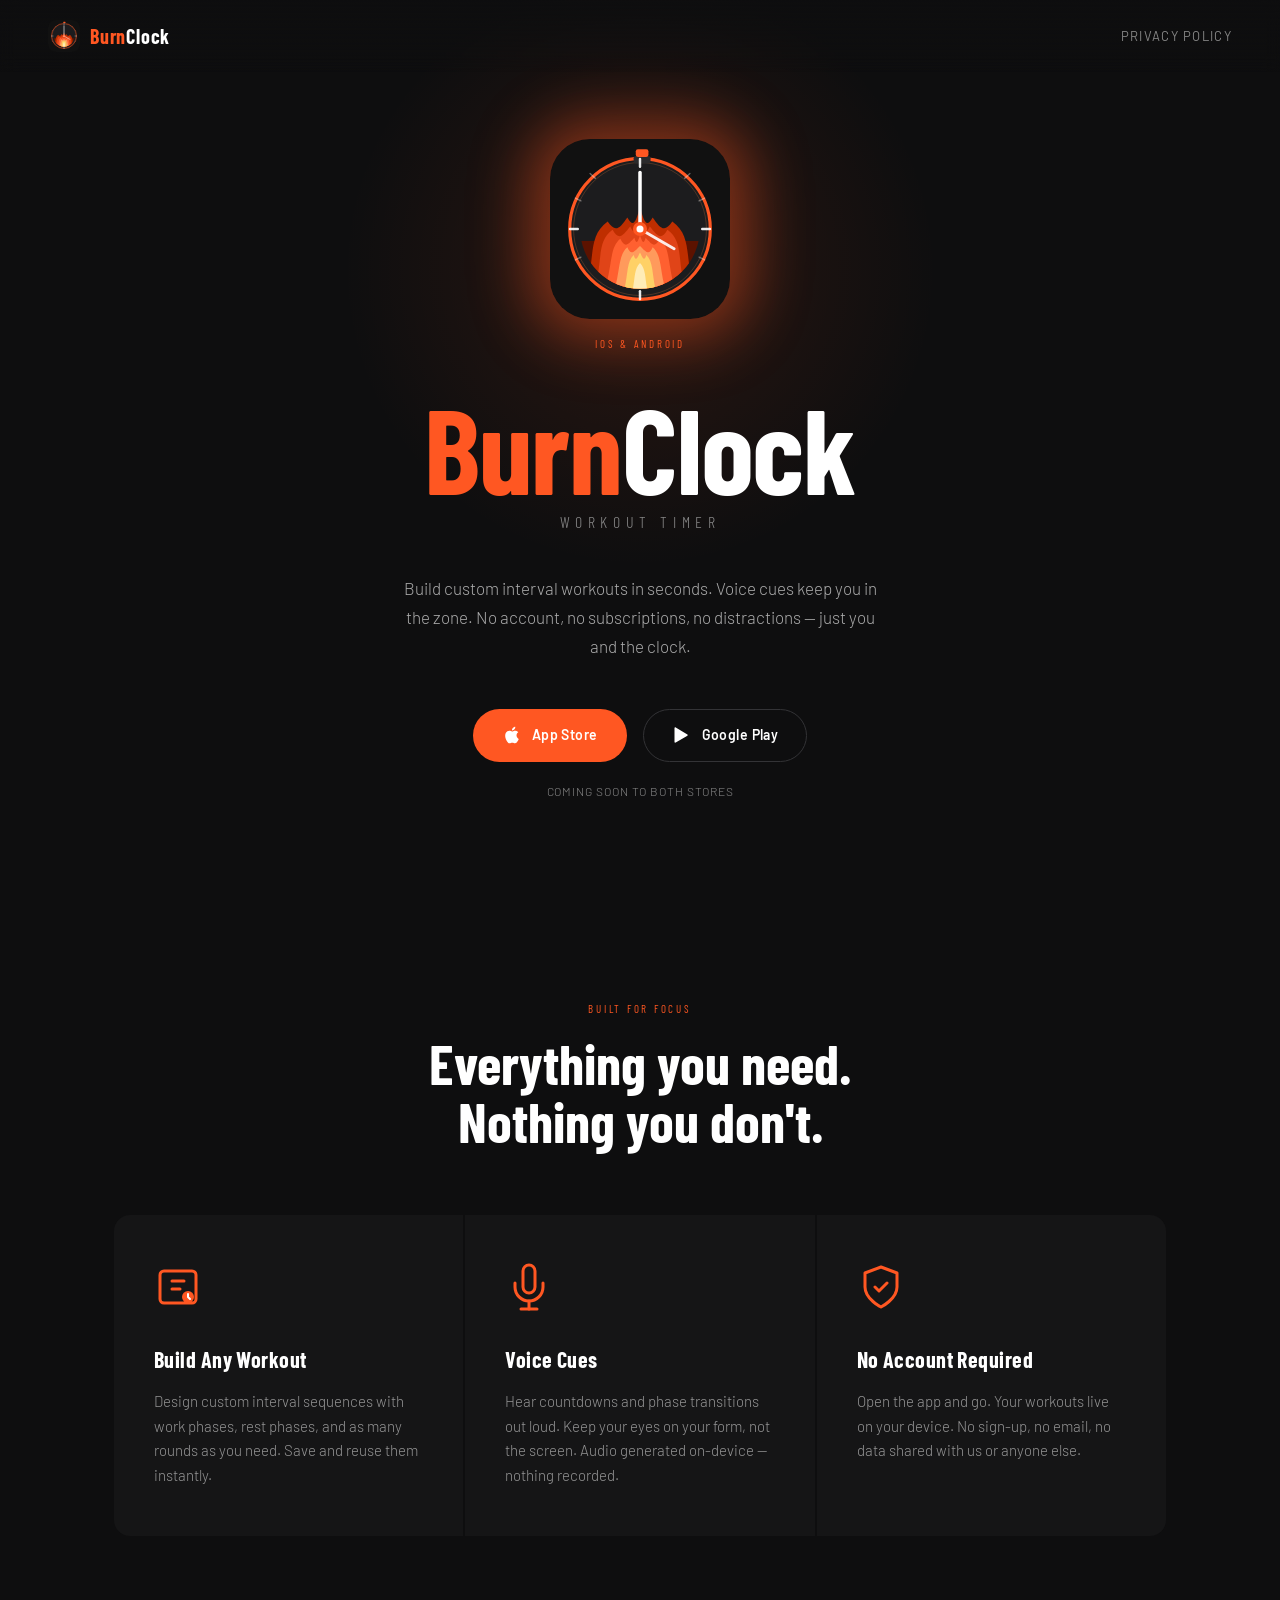
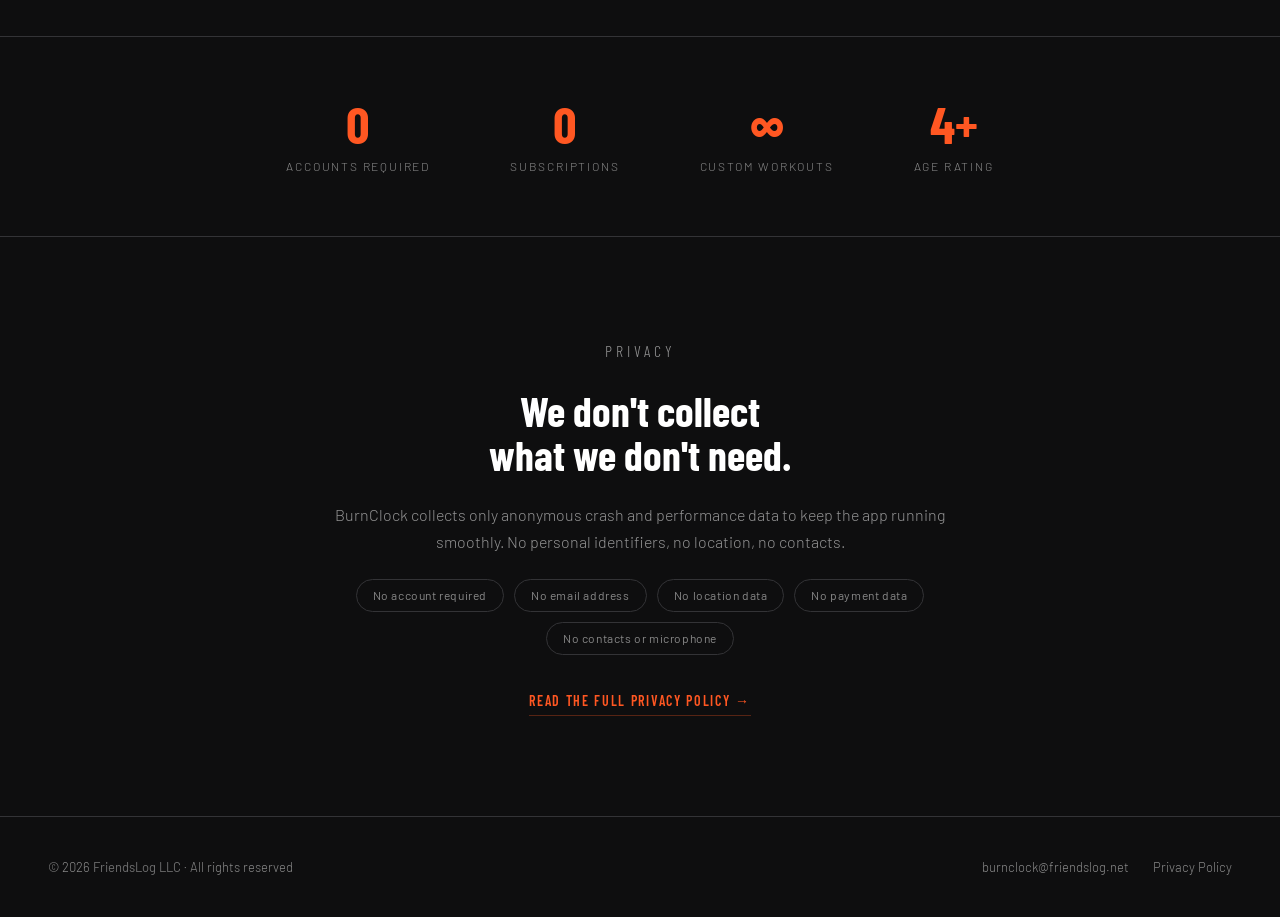
==== burnclock/index.html @ 3863e7da "Add files via upload" ====
<!DOCTYPE html>
<html lang="en">
<head>
  <meta charset="UTF-8" />
  <meta name="viewport" content="width=device-width, initial-scale=1.0" />
  <title>BurnClock — Workout Timer</title>
  <meta name="description" content="BurnClock is a no-account workout interval timer for iOS and Android. Build custom workouts, hear voice cues, and train smarter." />
  <link rel="icon" href="favicon.png" />
  <link rel="preconnect" href="https://fonts.googleapis.com" />
  <link rel="preconnect" href="https://fonts.gstatic.com" crossorigin />
  <link href="https://fonts.googleapis.com/css2?family=Barlow:ital,wght@0,300;0,400;0,600;0,700;1,300&family=Barlow+Condensed:wght@300;400;700&display=swap" rel="stylesheet" />
  <style>
    *, *::before, *::after { box-sizing: border-box; margin: 0; padding: 0; }

    :root {
      --bg:        #0e0e0f;
      --bg2:       #151516;
      --bg3:       #1c1c1e;
      --burn:      #FF5722;
      --burn-lt:   #FF8C42;
      --burn-dim:  rgba(255,87,34,0.15);
      --white:     #ffffff;
      --muted:     #888888;
      --faint:     #333336;
      --radius:    16px;
      --font-head: 'Barlow Condensed', sans-serif;
      --font-body: 'Barlow', sans-serif;
    }

    html { scroll-behavior: smooth; }

    body {
      background: var(--bg);
      color: var(--white);
      font-family: var(--font-body);
      font-weight: 300;
      line-height: 1.6;
      overflow-x: hidden;
      -webkit-font-smoothing: antialiased;
    }

    /* ── NAV ── */
    nav {
      position: fixed;
      top: 0; left: 0; right: 0;
      z-index: 100;
      display: flex;
      align-items: center;
      justify-content: space-between;
      padding: 20px 48px;
      background: linear-gradient(to bottom, rgba(14,14,15,0.95), transparent);
      backdrop-filter: blur(8px);
    }

    .nav-logo {
      display: flex;
      align-items: center;
      gap: 10px;
      text-decoration: none;
    }

    .nav-logo svg {
      width: 32px;
      height: 32px;
      border-radius: 8px;
    }

    .nav-logo-text {
      font-family: var(--font-head);
      font-size: 20px;
      font-weight: 700;
      letter-spacing: 0.04em;
      color: var(--white);
    }

    .nav-logo-text span { color: var(--burn); }

    nav a.nav-link {
      font-family: var(--font-body);
      font-size: 13px;
      font-weight: 400;
      letter-spacing: 0.1em;
      text-transform: uppercase;
      color: var(--muted);
      text-decoration: none;
      transition: color 0.2s;
    }

    nav a.nav-link:hover { color: var(--white); }

    /* ── HERO ── */
    .hero {
      position: relative;
      min-height: 100vh;
      display: flex;
      flex-direction: column;
      align-items: center;
      justify-content: center;
      text-align: center;
      padding: 120px 24px 80px;
    }

    /* Ambient glow background */
    .hero::before {
      content: '';
      position: absolute;
      top: 30%;
      left: 50%;
      transform: translate(-50%, -50%);
      width: 600px;
      height: 600px;
      background: radial-gradient(ellipse, rgba(255,87,34,0.12) 0%, transparent 70%);
      pointer-events: none;
      animation: breathe 4s ease-in-out infinite;
    }

    @keyframes breathe {
      0%, 100% { transform: translate(-50%, -50%) scale(1);   opacity: 1; }
      50%       { transform: translate(-50%, -50%) scale(1.15); opacity: 0.7; }
    }

    /* Centered container for icon + label */
    .icon-block {
      display: flex;
      flex-direction: column;
      align-items: center;
      justify-content: center;
      width: 100%;
      margin-bottom: 32px;
    }

    /* The icon wrapper */
    .icon-wrap {
      position: relative;
      width: 180px;
      height: 180px;
      flex-shrink: 0;
      margin-bottom: 16px;
      animation: float 6s ease-in-out infinite;
    }

    @keyframes float {
      0%, 100% { transform: translateY(0px); }
      50%       { transform: translateY(-10px); }
    }

    /* Glow */
    .icon-glow {
      position: absolute;
      inset: 0;
      border-radius: 40px;
      box-shadow: 0 0 60px 20px rgba(255, 87, 34, 0.45);
      animation: glow-pulse 3s ease-in-out infinite;
      pointer-events: none;
    }

    @keyframes glow-pulse {
      0%, 100% { opacity: 0.7; }
      50%       { opacity: 1; }
    }

    .icon-wrap svg {
      width: 180px;
      height: 180px;
      border-radius: 40px;
      display: block;
    }

    .hero-eyebrow {
      font-family: var(--font-head);
      font-size: 11px;
      font-weight: 400;
      letter-spacing: 0.25em;
      text-transform: uppercase;
      color: var(--burn);
      margin: 0;
    }

    .hero-title {
      font-family: var(--font-head);
      font-size: clamp(64px, 10vw, 120px);
      font-weight: 700;
      line-height: 0.9;
      letter-spacing: -0.01em;
      margin-bottom: 8px;
      margin-top: 8px;
      opacity: 0;
      animation: fade-up 0.8s ease forwards 0.4s;
    }

    .hero-title .burn { color: var(--burn); }

    .hero-subtitle-line {
      font-family: var(--font-head);
      font-size: clamp(13px, 2vw, 16px);
      font-weight: 300;
      letter-spacing: 0.35em;
      text-transform: uppercase;
      color: var(--muted);
      margin-bottom: 40px;
      opacity: 0;
      animation: fade-up 0.8s ease forwards 0.6s;
    }

    .hero-desc {
      max-width: 480px;
      font-size: 17px;
      font-weight: 300;
      color: rgba(255,255,255,0.65);
      line-height: 1.7;
      margin-bottom: 48px;
      opacity: 0;
      animation: fade-up 0.8s ease forwards 0.8s;
    }

    .store-buttons {
      display: flex;
      gap: 16px;
      justify-content: center;
      flex-wrap: wrap;
      opacity: 0;
      animation: fade-up 0.8s ease forwards 1s;
    }

    .store-btn {
      display: flex;
      align-items: center;
      gap: 10px;
      padding: 14px 28px;
      border-radius: 50px;
      text-decoration: none;
      font-family: var(--font-body);
      font-size: 14px;
      font-weight: 600;
      letter-spacing: 0.03em;
      transition: all 0.25s ease;
      border: 1.5px solid transparent;
    }

    .store-btn.primary {
      background: var(--burn);
      color: var(--white);
    }

    .store-btn.primary:hover {
      background: var(--burn-lt);
      transform: translateY(-2px);
      box-shadow: 0 12px 32px rgba(255,87,34,0.35);
    }

    .store-btn.secondary {
      background: transparent;
      color: var(--white);
      border-color: var(--faint);
    }

    .store-btn.secondary:hover {
      border-color: var(--burn);
      color: var(--burn);
      transform: translateY(-2px);
    }

    .store-btn svg {
      width: 20px;
      height: 20px;
      flex-shrink: 0;
    }

    .coming-soon-note {
      font-size: 12px;
      letter-spacing: 0.08em;
      color: var(--muted);
      margin-top: 20px;
      margin-bottom: 0;
      text-transform: uppercase;
      display: block;
      opacity: 0;
      animation: fade-up 0.8s ease forwards 1.1s;
    }

    @keyframes fade-up {
      from { opacity: 0; transform: translateY(20px); }
      to   { opacity: 1; transform: translateY(0); }
    }



    /* ── FEATURES ── */
    .features {
      padding: 100px 24px;
      max-width: 1100px;
      margin: 0 auto;
    }

    .section-label {
      font-family: var(--font-head);
      font-size: 11px;
      font-weight: 400;
      letter-spacing: 0.25em;
      text-transform: uppercase;
      color: var(--burn);
      text-align: center;
      margin-bottom: 16px;
    }

    .section-title {
      font-family: var(--font-head);
      font-size: clamp(36px, 5vw, 56px);
      font-weight: 700;
      text-align: center;
      margin-bottom: 64px;
      line-height: 1.05;
    }

    .features-grid {
      display: grid;
      grid-template-columns: repeat(3, 1fr);
      gap: 2px;
    }

    .feature-card {
      background: var(--bg2);
      padding: 48px 40px;
      position: relative;
      overflow: hidden;
      transition: background 0.3s;
    }

    .feature-card:first-child { border-radius: var(--radius) 0 0 var(--radius); }
    .feature-card:last-child  { border-radius: 0 var(--radius) var(--radius) 0; }

    .feature-card::before {
      content: '';
      position: absolute;
      top: 0; left: 0; right: 0;
      height: 2px;
      background: linear-gradient(to right, var(--burn), transparent);
      opacity: 0;
      transition: opacity 0.3s;
    }

    .feature-card:hover { background: var(--bg3); }
    .feature-card:hover::before { opacity: 1; }

    .feature-icon {
      width: 48px;
      height: 48px;
      margin-bottom: 24px;
      color: var(--burn);
    }

    .feature-name {
      font-family: var(--font-head);
      font-size: 22px;
      font-weight: 700;
      letter-spacing: 0.02em;
      margin-bottom: 12px;
    }

    .feature-desc {
      font-size: 15px;
      font-weight: 300;
      color: rgba(255,255,255,0.55);
      line-height: 1.65;
    }

    /* ── STATS STRIP ── */
    .stats-strip {
      border-top: 1px solid var(--faint);
      border-bottom: 1px solid var(--faint);
      padding: 60px 24px;
      display: flex;
      justify-content: center;
      gap: 80px;
      flex-wrap: wrap;
    }

    .stat {
      text-align: center;
    }

    .stat-num {
      font-family: var(--font-head);
      font-size: 52px;
      font-weight: 700;
      color: var(--burn);
      line-height: 1;
      margin-bottom: 8px;
    }

    .stat-label {
      font-size: 12px;
      letter-spacing: 0.15em;
      text-transform: uppercase;
      color: var(--muted);
    }

    /* ── PRIVACY TEASER ── */
    .privacy-strip {
      max-width: 700px;
      margin: 100px auto;
      padding: 0 24px;
      text-align: center;
    }

    .privacy-strip p {
      font-size: 16px;
      font-weight: 300;
      color: rgba(255,255,255,0.55);
      margin-bottom: 24px;
      line-height: 1.7;
    }

    .privacy-strip .tags {
      display: flex;
      flex-wrap: wrap;
      gap: 10px;
      justify-content: center;
      margin-bottom: 32px;
    }

    .tag {
      padding: 6px 16px;
      border-radius: 50px;
      border: 1px solid var(--faint);
      font-size: 12px;
      font-weight: 400;
      letter-spacing: 0.05em;
      color: var(--muted);
    }

    .privacy-link {
      display: inline-block;
      font-family: var(--font-head);
      font-size: 14px;
      font-weight: 600;
      letter-spacing: 0.12em;
      text-transform: uppercase;
      color: var(--burn);
      text-decoration: none;
      border-bottom: 1px solid rgba(255,87,34,0.3);
      padding-bottom: 2px;
      transition: border-color 0.2s, color 0.2s;
    }

    .privacy-link:hover {
      color: var(--burn-lt);
      border-color: var(--burn-lt);
    }

    /* ── FOOTER ── */
    footer {
      border-top: 1px solid var(--faint);
      padding: 40px 48px;
      display: flex;
      align-items: center;
      justify-content: space-between;
      flex-wrap: wrap;
      gap: 16px;
    }

    .footer-left {
      font-size: 13px;
      color: var(--muted);
    }

    .footer-left strong {
      color: rgba(255,255,255,0.4);
      font-weight: 400;
    }

    .footer-right {
      display: flex;
      gap: 24px;
      align-items: center;
    }

    .footer-right a {
      font-size: 13px;
      color: var(--muted);
      text-decoration: none;
      transition: color 0.2s;
    }

    .footer-right a:hover { color: var(--white); }

    /* ── SCROLL REVEAL ── */
    .reveal {
      opacity: 0;
      transform: translateY(28px);
      transition: opacity 0.7s ease, transform 0.7s ease;
    }

    .reveal.visible {
      opacity: 1;
      transform: none;
    }

    .reveal-delay-1 { transition-delay: 0.1s; }
    .reveal-delay-2 { transition-delay: 0.2s; }
    .reveal-delay-3 { transition-delay: 0.3s; }

    /* ── MOBILE ── */
    @media (max-width: 768px) {
      nav { padding: 20px 24px; }

      .hero::before { width: 340px; height: 340px; animation: none; }

      .icon-wrap { width: 140px; height: 140px; animation: none; }
      .icon-wrap svg { width: 140px; height: 140px; border-radius: 32px; }
      .icon-glow { border-radius: 32px; }

      .features-grid { grid-template-columns: 1fr; gap: 2px; }
      .feature-card:first-child { border-radius: var(--radius) var(--radius) 0 0; }
      .feature-card:last-child  { border-radius: 0 0 var(--radius) var(--radius); }
      .feature-card { padding: 36px 28px; }

      .stats-strip { gap: 40px; }

      footer { flex-direction: column; align-items: flex-start; padding: 32px 24px; }
    }
  </style>
</head>
<body>

  <!-- NAV -->
  <nav>
    <a class="nav-logo" href="#">
      <svg xmlns="http://www.w3.org/2000/svg" viewBox="0 0 1024 1024" style="width:32px;height:32px;border-radius:8px;flex-shrink:0;">
        <defs><clipPath id="nav-face"><circle cx="512" cy="512" r="340"/></clipPath></defs>
        <rect x="0" y="0" width="1024" height="1024" rx="224" fill="#111111"/>
        <circle cx="512" cy="512" r="400" fill="#1C1C1E"/>
        <circle cx="512" cy="512" r="400" fill="none" stroke="#FF5722" stroke-width="18"/>
        <circle cx="512" cy="512" r="378" fill="none" stroke="#FF8C42" stroke-width="4" opacity="0.3"/>
        <g clip-path="url(#nav-face)">
          <rect x="172" y="580" width="680" height="272" fill="#5C1200"/>
          <path d="M 204 852 C 260 672 212 556 328 470 C 372 534 396 510 440 446 C 476 510 488 470 512 390 C 536 470 548 510 584 446 C 628 510 652 534 696 470 C 812 556 764 672 820 852 Z" fill="#BF2E00"/>
          <path d="M 252 852 C 304 700 260 584 356 516 C 392 578 412 554 456 498 C 484 556 496 520 512 462 C 528 520 540 556 568 498 C 612 554 632 578 668 516 C 764 584 720 700 772 852 Z" fill="#E04418"/>
          <path d="M 312 852 C 356 724 336 620 400 568 C 428 624 444 600 480 562 C 492 606 500 584 512 548 C 524 584 532 606 544 562 C 580 600 596 624 624 568 C 688 620 668 724 712 852 Z" fill="#FF6030"/>
          <path d="M 368 852 C 400 744 388 660 440 616 C 460 664 476 644 512 608 C 548 644 564 664 584 616 C 636 660 624 744 656 852 Z" fill="#FF9A5C"/>
          <path d="M 424 852 C 444 764 436 700 476 660 C 488 700 496 678 512 646 C 528 678 536 700 548 660 C 588 700 580 764 600 852 Z" fill="#FFD166"/>
          <path d="M 472 852 C 484 784 480 740 512 706 C 544 740 540 784 552 852 Z" fill="#FFF0C0" opacity="0.9"/>
        </g>
        <rect x="476" y="96" width="96" height="44" rx="14" fill="#2A2A2C"/>
        <rect x="488" y="58" width="72" height="44" rx="12" fill="#FF5722"/>
        <line x1="512" y1="114" x2="512" y2="158" stroke="white" stroke-width="14" stroke-linecap="round" opacity="0.9"/>
        <line x1="910" y1="512" x2="866" y2="512" stroke="white" stroke-width="14" stroke-linecap="round" opacity="0.9"/>
        <line x1="512" y1="910" x2="512" y2="866" stroke="white" stroke-width="14" stroke-linecap="round" opacity="0.9"/>
        <line x1="114" y1="512" x2="158" y2="512" stroke="white" stroke-width="14" stroke-linecap="round" opacity="0.9"/>
        <line x1="796" y1="196" x2="766" y2="224" stroke="white" stroke-width="8" stroke-linecap="round" opacity="0.35"/>
        <line x1="880" y1="336" x2="848" y2="352" stroke="white" stroke-width="8" stroke-linecap="round" opacity="0.35"/>
        <line x1="880" y1="688" x2="848" y2="672" stroke="white" stroke-width="8" stroke-linecap="round" opacity="0.35"/>
        <line x1="228" y1="196" x2="258" y2="224" stroke="white" stroke-width="8" stroke-linecap="round" opacity="0.35"/>
        <line x1="144" y1="336" x2="176" y2="352" stroke="white" stroke-width="8" stroke-linecap="round" opacity="0.35"/>
        <line x1="144" y1="688" x2="176" y2="672" stroke="white" stroke-width="8" stroke-linecap="round" opacity="0.35"/>
        <line x1="512" y1="512" x2="512" y2="190" stroke="white" stroke-width="20" stroke-linecap="round"/>
        <line x1="512" y1="512" x2="706" y2="624" stroke="white" stroke-width="16" stroke-linecap="round" opacity="0.9"/>
        <circle cx="512" cy="512" r="40" fill="#FF5722"/>
        <circle cx="512" cy="512" r="20" fill="white"/>
      </svg>
      <span class="nav-logo-text"><span>Burn</span>Clock</span>
    </a>
    <a class="nav-link" href="privacy.html">Privacy Policy</a>
  </nav>

  <!-- HERO -->
  <section class="hero">

    <div class="icon-block">
      <div class="icon-wrap">
        <div class="icon-glow"></div>
        <svg xmlns="http://www.w3.org/2000/svg" viewBox="0 0 1024 1024">
          <defs><clipPath id="hero-face"><circle cx="512" cy="512" r="340"/></clipPath></defs>
          <rect x="0" y="0" width="1024" height="1024" rx="224" fill="#111111"/>
          <circle cx="512" cy="512" r="400" fill="#1C1C1E"/>
          <circle cx="512" cy="512" r="400" fill="none" stroke="#FF5722" stroke-width="18"/>
          <circle cx="512" cy="512" r="378" fill="none" stroke="#FF8C42" stroke-width="4" opacity="0.3"/>
          <g clip-path="url(#hero-face)">
            <rect x="172" y="580" width="680" height="272" fill="#5C1200"/>
            <path d="M 204 852 C 260 672 212 556 328 470 C 372 534 396 510 440 446 C 476 510 488 470 512 390 C 536 470 548 510 584 446 C 628 510 652 534 696 470 C 812 556 764 672 820 852 Z" fill="#BF2E00"/>
            <path d="M 252 852 C 304 700 260 584 356 516 C 392 578 412 554 456 498 C 484 556 496 520 512 462 C 528 520 540 556 568 498 C 612 554 632 578 668 516 C 764 584 720 700 772 852 Z" fill="#E04418"/>
            <path d="M 312 852 C 356 724 336 620 400 568 C 428 624 444 600 480 562 C 492 606 500 584 512 548 C 524 584 532 606 544 562 C 580 600 596 624 624 568 C 688 620 668 724 712 852 Z" fill="#FF6030"/>
            <path d="M 368 852 C 400 744 388 660 440 616 C 460 664 476 644 512 608 C 548 644 564 664 584 616 C 636 660 624 744 656 852 Z" fill="#FF9A5C"/>
            <path d="M 424 852 C 444 764 436 700 476 660 C 488 700 496 678 512 646 C 528 678 536 700 548 660 C 588 700 580 764 600 852 Z" fill="#FFD166"/>
            <path d="M 472 852 C 484 784 480 740 512 706 C 544 740 540 784 552 852 Z" fill="#FFF0C0" opacity="0.9"/>
          </g>
          <rect x="476" y="96" width="96" height="44" rx="14" fill="#2A2A2C"/>
          <rect x="488" y="58" width="72" height="44" rx="12" fill="#FF5722"/>
          <line x1="512" y1="114" x2="512" y2="158" stroke="white" stroke-width="14" stroke-linecap="round" opacity="0.9"/>
          <line x1="910" y1="512" x2="866" y2="512" stroke="white" stroke-width="14" stroke-linecap="round" opacity="0.9"/>
          <line x1="512" y1="910" x2="512" y2="866" stroke="white" stroke-width="14" stroke-linecap="round" opacity="0.9"/>
          <line x1="114" y1="512" x2="158" y2="512" stroke="white" stroke-width="14" stroke-linecap="round" opacity="0.9"/>
          <line x1="796" y1="196" x2="766" y2="224" stroke="white" stroke-width="8" stroke-linecap="round" opacity="0.35"/>
          <line x1="880" y1="336" x2="848" y2="352" stroke="white" stroke-width="8" stroke-linecap="round" opacity="0.35"/>
          <line x1="880" y1="688" x2="848" y2="672" stroke="white" stroke-width="8" stroke-linecap="round" opacity="0.35"/>
          <line x1="228" y1="196" x2="258" y2="224" stroke="white" stroke-width="8" stroke-linecap="round" opacity="0.35"/>
          <line x1="144" y1="336" x2="176" y2="352" stroke="white" stroke-width="8" stroke-linecap="round" opacity="0.35"/>
          <line x1="144" y1="688" x2="176" y2="672" stroke="white" stroke-width="8" stroke-linecap="round" opacity="0.35"/>
          <line x1="512" y1="512" x2="512" y2="190" stroke="white" stroke-width="20" stroke-linecap="round"/>
          <line x1="512" y1="512" x2="706" y2="624" stroke="white" stroke-width="16" stroke-linecap="round" opacity="0.9"/>
          <circle cx="512" cy="512" r="40" fill="#FF5722"/>
          <circle cx="512" cy="512" r="20" fill="white"/>
        </svg>
      </div>
      <p class="hero-eyebrow">iOS &amp; Android</p>
    </div>

    <h1 class="hero-title">
      <span class="burn">Burn</span>Clock
    </h1>

    <p class="hero-subtitle-line">Workout Timer</p>

    <p class="hero-desc">
      Build custom interval workouts in seconds. Voice cues keep you in the zone. No account, no subscriptions, no distractions — just you and the clock.
    </p>

    <div class="store-buttons">
      <a href="#" class="store-btn primary">
        <svg viewBox="0 0 24 24" fill="currentColor"><path d="M18.71 19.5c-.83 1.24-1.71 2.45-3.05 2.47-1.34.03-1.77-.79-3.29-.79-1.53 0-2 .77-3.27.82-1.31.05-2.3-1.32-3.14-2.53C4.25 17 2.94 12.45 4.7 9.39c.87-1.52 2.43-2.48 4.12-2.51 1.28-.02 2.5.87 3.29.87.78 0 2.26-1.07 3.8-.91.65.03 2.47.26 3.64 1.98-.09.06-2.17 1.28-2.15 3.81.03 3.02 2.65 4.03 2.68 4.04-.03.07-.42 1.44-1.38 2.83M13 3.5c.73-.83 1.94-1.46 2.94-1.5.13 1.17-.34 2.35-1.04 3.19-.69.85-1.83 1.51-2.95 1.42-.15-1.15.41-2.35 1.05-3.11z"/></svg>
        App Store
      </a>
      <a href="#" class="store-btn secondary">
        <svg viewBox="0 0 24 24" fill="currentColor" xmlns="http://www.w3.org/2000/svg"><path d="M3 20.5v-17c0-.83 1-.83 1.5-.5l14 8.5c.5.28.5 1 0 1.28L4.5 21c-.5.33-1.5.33-1.5-.5z"/></svg>
        Google Play
      </a>
    </div>
    <p class="coming-soon-note">Coming soon to both stores</p>

  </section>

  <!-- FEATURES -->
  <section class="features">
    <p class="section-label reveal">Built for focus</p>
    <h2 class="section-title reveal reveal-delay-1">Everything you need.<br>Nothing you don't.</h2>

    <div class="features-grid">
      <div class="feature-card reveal">
        <svg class="feature-icon" viewBox="0 0 24 24" fill="none" stroke="currentColor" stroke-width="1.5" stroke-linecap="round" stroke-linejoin="round">
          <rect x="3" y="4" width="18" height="16" rx="2"/>
          <path d="M9 9h6M9 13h4"/>
          <circle cx="17" cy="17" r="3" fill="currentColor" stroke="none"/>
          <path d="M17 15.5v1.5l1 1" stroke="white" stroke-width="1" stroke-linecap="round"/>
        </svg>
        <h3 class="feature-name">Build Any Workout</h3>
        <p class="feature-desc">Design custom interval sequences with work phases, rest phases, and as many rounds as you need. Save and reuse them instantly.</p>
      </div>

      <div class="feature-card reveal reveal-delay-1">
        <svg class="feature-icon" viewBox="0 0 24 24" fill="none" stroke="currentColor" stroke-width="1.5" stroke-linecap="round" stroke-linejoin="round">
          <path d="M12 1a3 3 0 0 0-3 3v8a3 3 0 0 0 6 0V4a3 3 0 0 0-3-3z"/>
          <path d="M19 10v2a7 7 0 0 1-14 0v-2"/>
          <line x1="12" y1="19" x2="12" y2="23"/>
          <line x1="8" y1="23" x2="16" y2="23"/>
        </svg>
        <h3 class="feature-name">Voice Cues</h3>
        <p class="feature-desc">Hear countdowns and phase transitions out loud. Keep your eyes on your form, not the screen. Audio generated on-device — nothing recorded.</p>
      </div>

      <div class="feature-card reveal reveal-delay-2">
        <svg class="feature-icon" viewBox="0 0 24 24" fill="none" stroke="currentColor" stroke-width="1.5" stroke-linecap="round" stroke-linejoin="round">
          <path d="M12 22s8-4 8-10V5l-8-3-8 3v7c0 6 8 10 8 10z"/>
          <path d="M9 12l2 2 4-4"/>
        </svg>
        <h3 class="feature-name">No Account Required</h3>
        <p class="feature-desc">Open the app and go. Your workouts live on your device. No sign-up, no email, no data shared with us or anyone else.</p>
      </div>
    </div>
  </section>

  <!-- STATS -->
  <div class="stats-strip">
    <div class="stat reveal">
      <div class="stat-num">0</div>
      <div class="stat-label">Accounts required</div>
    </div>
    <div class="stat reveal reveal-delay-1">
      <div class="stat-num">0</div>
      <div class="stat-label">Subscriptions</div>
    </div>
    <div class="stat reveal reveal-delay-2">
      <div class="stat-num">∞</div>
      <div class="stat-label">Custom workouts</div>
    </div>
    <div class="stat reveal reveal-delay-3">
      <div class="stat-num">4+</div>
      <div class="stat-label">Age rating</div>
    </div>
  </div>

  <!-- PRIVACY TEASER -->
  <div class="privacy-strip">
    <p class="section-label reveal">Privacy</p>
    <h2 class="section-title reveal reveal-delay-1" style="font-size: clamp(28px,4vw,42px); margin-bottom: 24px;">We don't collect<br>what we don't need.</h2>
    <p class="reveal reveal-delay-2">BurnClock collects only anonymous crash and performance data to keep the app running smoothly. No personal identifiers, no location, no contacts.</p>
    <div class="tags reveal reveal-delay-2">
      <span class="tag">No account required</span>
      <span class="tag">No email address</span>
      <span class="tag">No location data</span>
      <span class="tag">No payment data</span>
      <span class="tag">No contacts or microphone</span>
    </div>
    <a class="privacy-link reveal reveal-delay-3" href="privacy.html">Read the full Privacy Policy →</a>
  </div>

  <!-- FOOTER -->
  <footer>
    <div class="footer-left">
      © 2026 <strong>FriendsLog LLC</strong> · All rights reserved
    </div>
    <div class="footer-right">
      <a href="mailto:burnclock@friendslog.net">burnclock@friendslog.net</a>
      <a href="privacy.html">Privacy Policy</a>
    </div>
  </footer>

  <script>
    // Scroll reveal
    const reveals = document.querySelectorAll('.reveal');
    const observer = new IntersectionObserver((entries) => {
      entries.forEach(e => {
        if (e.isIntersecting) {
          e.target.classList.add('visible');
          observer.unobserve(e.target);
        }
      });
    }, { threshold: 0.15 });
    reveals.forEach(el => observer.observe(el));
  </script>

</body>
</html>
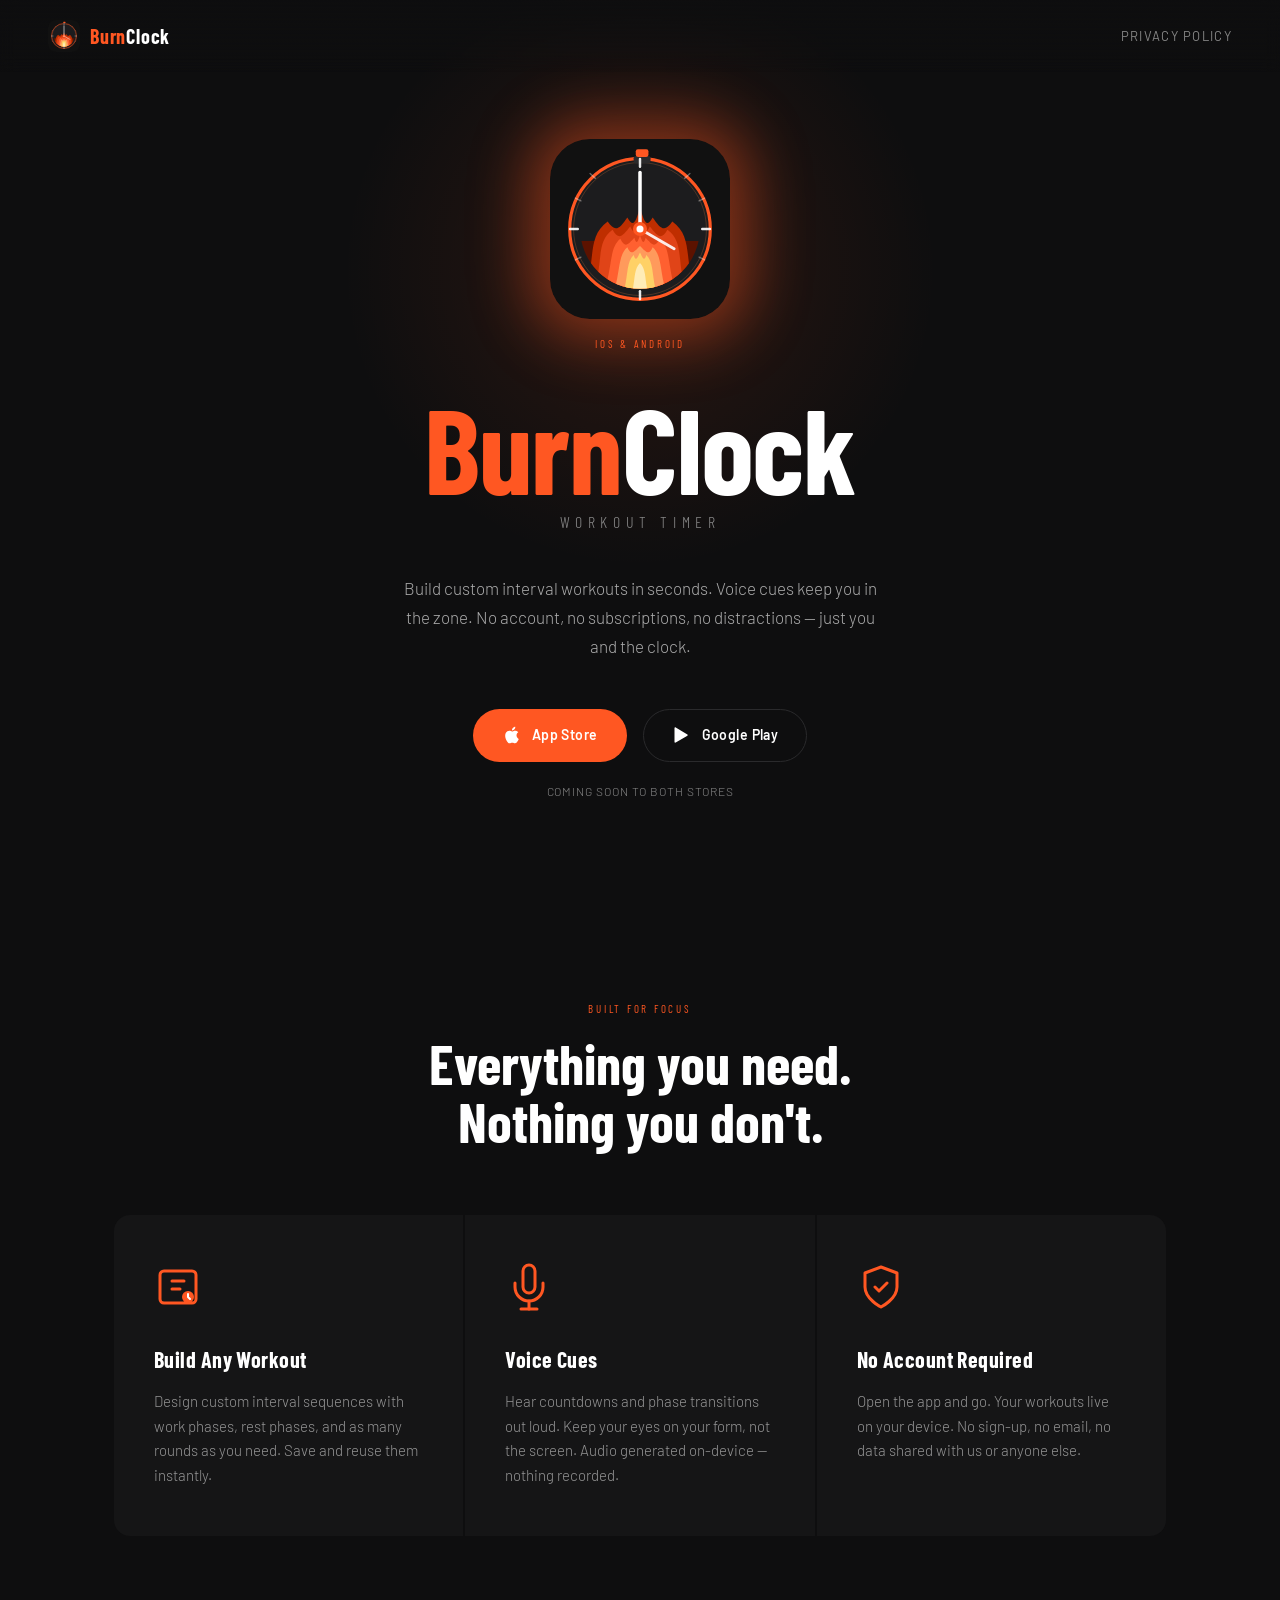
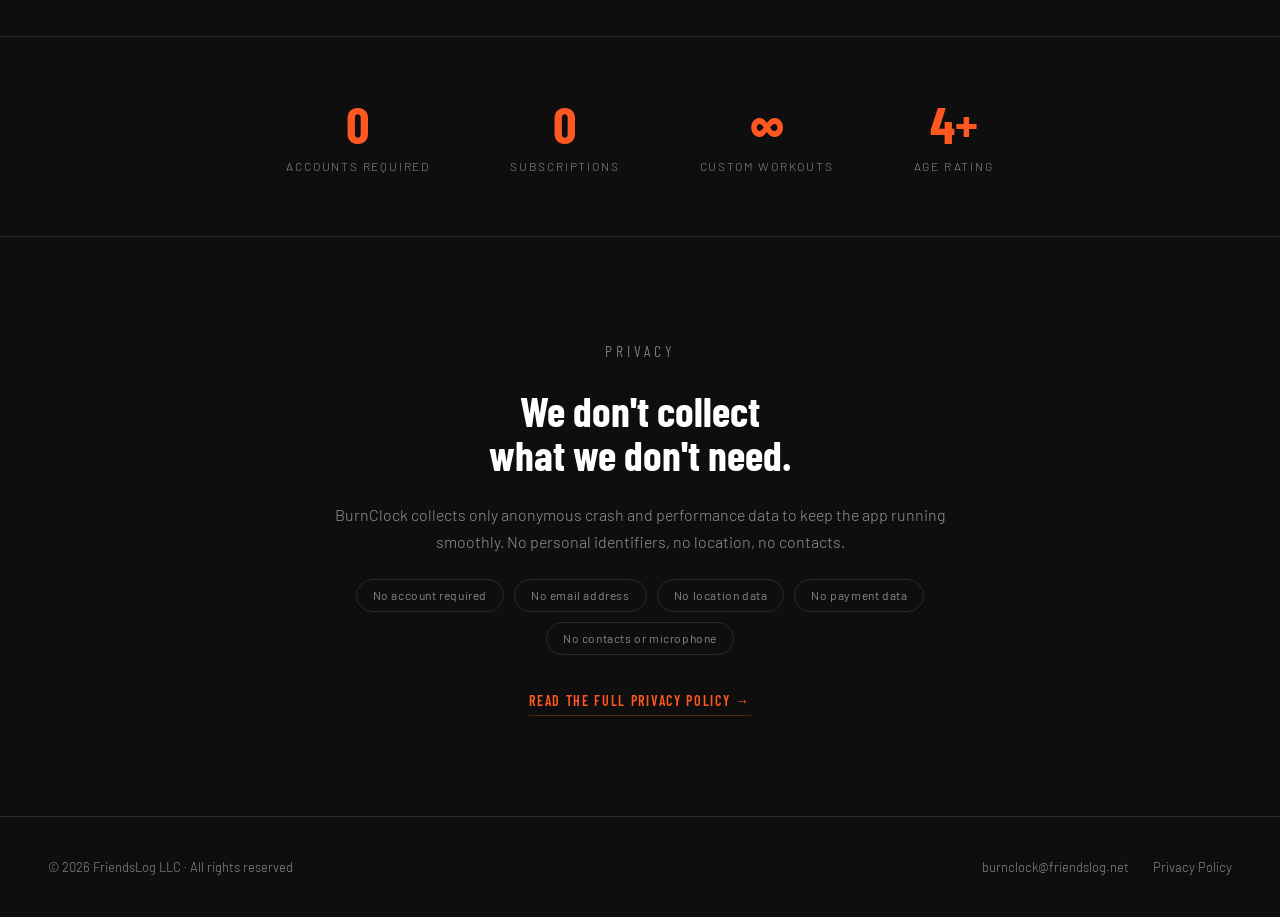
==== commit f65151b6: "Extract shared CSS, fix faint color bug, clean up !important hacks - Create styles.css with shared r" ====
--- a/burnclock/index.html
+++ b/burnclock/index.html
@@ -9,84 +9,22 @@
   <link rel="preconnect" href="https://fonts.googleapis.com" />
   <link rel="preconnect" href="https://fonts.gstatic.com" crossorigin />
   <link href="https://fonts.googleapis.com/css2?family=Barlow:ital,wght@0,300;0,400;0,600;0,700;1,300&family=Barlow+Condensed:wght@300;400;700&display=swap" rel="stylesheet" />
+  <link rel="stylesheet" href="styles.css" />
+  <meta property="og:title" content="BurnClock — Workout Timer" />
+  <meta property="og:description" content="Build custom interval workouts in seconds. Voice cues keep you in the zone. No account, no subscriptions, no distractions." />
+  <meta property="og:type" content="website" />
+  <meta property="og:url" content="https://friendslog.net/burnclock/" />
+  <meta name="twitter:card" content="summary" />
+  <meta name="twitter:title" content="BurnClock — Workout Timer" />
+  <meta name="twitter:description" content="Build custom interval workouts in seconds. Voice cues keep you in the zone. No account, no subscriptions, no distractions." />
   <style>
-    *, *::before, *::after { box-sizing: border-box; margin: 0; padding: 0; }
-
-    :root {
-      --bg:        #0e0e0f;
-      --bg2:       #151516;
-      --bg3:       #1c1c1e;
-      --burn:      #FF5722;
-      --burn-lt:   #FF8C42;
-      --burn-dim:  rgba(255,87,34,0.15);
-      --white:     #ffffff;
-      --muted:     #888888;
-      --faint:     #333336;
-      --radius:    16px;
-      --font-head: 'Barlow Condensed', sans-serif;
-      --font-body: 'Barlow', sans-serif;
-    }
-
-    html { scroll-behavior: smooth; }
-
-    body {
-      background: var(--bg);
-      color: var(--white);
-      font-family: var(--font-body);
-      font-weight: 300;
-      line-height: 1.6;
-      overflow-x: hidden;
-      -webkit-font-smoothing: antialiased;
-    }
-
     /* ── NAV ── */
     nav {
       position: fixed;
       top: 0; left: 0; right: 0;
-      z-index: 100;
-      display: flex;
-      align-items: center;
-      justify-content: space-between;
-      padding: 20px 48px;
       background: linear-gradient(to bottom, rgba(14,14,15,0.95), transparent);
       backdrop-filter: blur(8px);
     }
-
-    .nav-logo {
-      display: flex;
-      align-items: center;
-      gap: 10px;
-      text-decoration: none;
-    }
-
-    .nav-logo svg {
-      width: 32px;
-      height: 32px;
-      border-radius: 8px;
-    }
-
-    .nav-logo-text {
-      font-family: var(--font-head);
-      font-size: 20px;
-      font-weight: 700;
-      letter-spacing: 0.04em;
-      color: var(--white);
-    }
-
-    .nav-logo-text span { color: var(--burn); }
-
-    nav a.nav-link {
-      font-family: var(--font-body);
-      font-size: 13px;
-      font-weight: 400;
-      letter-spacing: 0.1em;
-      text-transform: uppercase;
-      color: var(--muted);
-      text-decoration: none;
-      transition: color 0.2s;
-    }
-
-    nav a.nav-link:hover { color: var(--white); }
 
     /* ── HERO ── */
     .hero {
@@ -100,7 +38,6 @@
       padding: 120px 24px 80px;
     }
 
-    /* Ambient glow background */
     .hero::before {
       content: '';
       position: absolute;
@@ -119,7 +56,6 @@
       50%       { transform: translate(-50%, -50%) scale(1.15); opacity: 0.7; }
     }
 
-    /* Centered container for icon + label */
     .icon-block {
       display: flex;
       flex-direction: column;
@@ -129,7 +65,6 @@
       margin-bottom: 32px;
     }
 
-    /* The icon wrapper */
     .icon-wrap {
       position: relative;
       width: 180px;
@@ -144,7 +79,6 @@
       50%       { transform: translateY(-10px); }
     }
 
-    /* Glow */
     .icon-glow {
       position: absolute;
       inset: 0;
@@ -283,8 +217,6 @@
       to   { opacity: 1; transform: translateY(0); }
     }
 
-
-
     /* ── FEATURES ── */
     .features {
       padding: 100px 24px;
@@ -310,6 +242,11 @@
       text-align: center;
       margin-bottom: 64px;
       line-height: 1.05;
+    }
+
+    .section-title--sm {
+      font-size: clamp(28px, 4vw, 42px);
+      margin-bottom: 24px;
     }
 
     .features-grid {
@@ -375,9 +312,7 @@
       flex-wrap: wrap;
     }
 
-    .stat {
-      text-align: center;
-    }
+    .stat { text-align: center; }
 
     .stat-num {
       font-family: var(--font-head);
@@ -448,57 +383,21 @@
       border-color: var(--burn-lt);
     }
 
-    /* ── FOOTER ── */
-    footer {
-      border-top: 1px solid var(--faint);
-      padding: 40px 48px;
-      display: flex;
-      align-items: center;
-      justify-content: space-between;
-      flex-wrap: wrap;
-      gap: 16px;
-    }
-
-    .footer-left {
-      font-size: 13px;
-      color: var(--muted);
-    }
-
-    .footer-left strong {
-      color: rgba(255,255,255,0.4);
-      font-weight: 400;
-    }
-
-    .footer-right {
-      display: flex;
-      gap: 24px;
-      align-items: center;
-    }
-
-    .footer-right a {
-      font-size: 13px;
-      color: var(--muted);
-      text-decoration: none;
-      transition: color 0.2s;
-    }
-
-    .footer-right a:hover { color: var(--white); }
-
-    /* ── SCROLL REVEAL ── */
-    .reveal {
-      opacity: 0;
-      transform: translateY(28px);
-      transition: opacity 0.7s ease, transform 0.7s ease;
-    }
-
-    .reveal.visible {
-      opacity: 1;
-      transform: none;
-    }
-
-    .reveal-delay-1 { transition-delay: 0.1s; }
-    .reveal-delay-2 { transition-delay: 0.2s; }
-    .reveal-delay-3 { transition-delay: 0.3s; }
+    /* ── REDUCED MOTION ── */
+    @media (prefers-reduced-motion: reduce) {
+      .hero::before,
+      .icon-wrap,
+      .icon-glow { animation: none; }
+
+      .hero-title,
+      .hero-subtitle-line,
+      .hero-desc,
+      .store-buttons,
+      .coming-soon-note {
+        opacity: 1;
+        animation: none;
+      }
+    }
 
     /* ── MOBILE ── */
     @media (max-width: 768px) {
@@ -526,38 +425,7 @@
   <!-- NAV -->
   <nav>
     <a class="nav-logo" href="#">
-      <svg xmlns="http://www.w3.org/2000/svg" viewBox="0 0 1024 1024" style="width:32px;height:32px;border-radius:8px;flex-shrink:0;">
-        <defs><clipPath id="nav-face"><circle cx="512" cy="512" r="340"/></clipPath></defs>
-        <rect x="0" y="0" width="1024" height="1024" rx="224" fill="#111111"/>
-        <circle cx="512" cy="512" r="400" fill="#1C1C1E"/>
-        <circle cx="512" cy="512" r="400" fill="none" stroke="#FF5722" stroke-width="18"/>
-        <circle cx="512" cy="512" r="378" fill="none" stroke="#FF8C42" stroke-width="4" opacity="0.3"/>
-        <g clip-path="url(#nav-face)">
-          <rect x="172" y="580" width="680" height="272" fill="#5C1200"/>
-          <path d="M 204 852 C 260 672 212 556 328 470 C 372 534 396 510 440 446 C 476 510 488 470 512 390 C 536 470 548 510 584 446 C 628 510 652 534 696 470 C 812 556 764 672 820 852 Z" fill="#BF2E00"/>
-          <path d="M 252 852 C 304 700 260 584 356 516 C 392 578 412 554 456 498 C 484 556 496 520 512 462 C 528 520 540 556 568 498 C 612 554 632 578 668 516 C 764 584 720 700 772 852 Z" fill="#E04418"/>
-          <path d="M 312 852 C 356 724 336 620 400 568 C 428 624 444 600 480 562 C 492 606 500 584 512 548 C 524 584 532 606 544 562 C 580 600 596 624 624 568 C 688 620 668 724 712 852 Z" fill="#FF6030"/>
-          <path d="M 368 852 C 400 744 388 660 440 616 C 460 664 476 644 512 608 C 548 644 564 664 584 616 C 636 660 624 744 656 852 Z" fill="#FF9A5C"/>
-          <path d="M 424 852 C 444 764 436 700 476 660 C 488 700 496 678 512 646 C 528 678 536 700 548 660 C 588 700 580 764 600 852 Z" fill="#FFD166"/>
-          <path d="M 472 852 C 484 784 480 740 512 706 C 544 740 540 784 552 852 Z" fill="#FFF0C0" opacity="0.9"/>
-        </g>
-        <rect x="476" y="96" width="96" height="44" rx="14" fill="#2A2A2C"/>
-        <rect x="488" y="58" width="72" height="44" rx="12" fill="#FF5722"/>
-        <line x1="512" y1="114" x2="512" y2="158" stroke="white" stroke-width="14" stroke-linecap="round" opacity="0.9"/>
-        <line x1="910" y1="512" x2="866" y2="512" stroke="white" stroke-width="14" stroke-linecap="round" opacity="0.9"/>
-        <line x1="512" y1="910" x2="512" y2="866" stroke="white" stroke-width="14" stroke-linecap="round" opacity="0.9"/>
-        <line x1="114" y1="512" x2="158" y2="512" stroke="white" stroke-width="14" stroke-linecap="round" opacity="0.9"/>
-        <line x1="796" y1="196" x2="766" y2="224" stroke="white" stroke-width="8" stroke-linecap="round" opacity="0.35"/>
-        <line x1="880" y1="336" x2="848" y2="352" stroke="white" stroke-width="8" stroke-linecap="round" opacity="0.35"/>
-        <line x1="880" y1="688" x2="848" y2="672" stroke="white" stroke-width="8" stroke-linecap="round" opacity="0.35"/>
-        <line x1="228" y1="196" x2="258" y2="224" stroke="white" stroke-width="8" stroke-linecap="round" opacity="0.35"/>
-        <line x1="144" y1="336" x2="176" y2="352" stroke="white" stroke-width="8" stroke-linecap="round" opacity="0.35"/>
-        <line x1="144" y1="688" x2="176" y2="672" stroke="white" stroke-width="8" stroke-linecap="round" opacity="0.35"/>
-        <line x1="512" y1="512" x2="512" y2="190" stroke="white" stroke-width="20" stroke-linecap="round"/>
-        <line x1="512" y1="512" x2="706" y2="624" stroke="white" stroke-width="16" stroke-linecap="round" opacity="0.9"/>
-        <circle cx="512" cy="512" r="40" fill="#FF5722"/>
-        <circle cx="512" cy="512" r="20" fill="white"/>
-      </svg>
+      <img src="icon.svg" width="32" height="32" alt="BurnClock icon">
       <span class="nav-logo-text"><span>Burn</span>Clock</span>
     </a>
     <a class="nav-link" href="privacy.html">Privacy Policy</a>
@@ -691,7 +559,7 @@
   <!-- PRIVACY TEASER -->
   <div class="privacy-strip">
     <p class="section-label reveal">Privacy</p>
-    <h2 class="section-title reveal reveal-delay-1" style="font-size: clamp(28px,4vw,42px); margin-bottom: 24px;">We don't collect<br>what we don't need.</h2>
+    <h2 class="section-title section-title--sm reveal reveal-delay-1">We don't collect<br>what we don't need.</h2>
     <p class="reveal reveal-delay-2">BurnClock collects only anonymous crash and performance data to keep the app running smoothly. No personal identifiers, no location, no contacts.</p>
     <div class="tags reveal reveal-delay-2">
       <span class="tag">No account required</span>
--- a/burnclock/styles.css
+++ b/burnclock/styles.css
@@ -0,0 +1,135 @@
+*, *::before, *::after { box-sizing: border-box; margin: 0; padding: 0; }
+
+:root {
+  --bg:        #0e0e0f;
+  --bg2:       #151516;
+  --bg3:       #1c1c1e;
+  --burn:      #FF5722;
+  --burn-lt:   #FF8C42;
+  --burn-dim:  rgba(255,87,34,0.15);
+  --white:     #ffffff;
+  --muted:     #888888;
+  --faint:     #2a2a2c;
+  --radius:    16px;
+  --font-head: 'Barlow Condensed', sans-serif;
+  --font-body: 'Barlow', sans-serif;
+}
+
+html { scroll-behavior: smooth; }
+
+body {
+  background: var(--bg);
+  color: var(--white);
+  font-family: var(--font-body);
+  font-weight: 300;
+  line-height: 1.6;
+  overflow-x: hidden;
+  -webkit-font-smoothing: antialiased;
+}
+
+/* ── NAV ── */
+nav {
+  display: flex;
+  align-items: center;
+  justify-content: space-between;
+  padding: 20px 48px;
+  z-index: 100;
+}
+
+.nav-logo {
+  display: flex;
+  align-items: center;
+  gap: 10px;
+  text-decoration: none;
+}
+
+.nav-logo img,
+.nav-logo svg {
+  width: 32px;
+  height: 32px;
+  border-radius: 8px;
+  flex-shrink: 0;
+}
+
+.nav-logo-text {
+  font-family: var(--font-head);
+  font-size: 20px;
+  font-weight: 700;
+  letter-spacing: 0.04em;
+  color: var(--white);
+}
+
+.nav-logo-text span { color: var(--burn); }
+
+nav a.nav-link {
+  font-family: var(--font-body);
+  font-size: 13px;
+  font-weight: 400;
+  letter-spacing: 0.1em;
+  text-transform: uppercase;
+  color: var(--muted);
+  text-decoration: none;
+  transition: color 0.2s;
+}
+
+nav a.nav-link:hover { color: var(--white); }
+
+/* ── FOOTER ── */
+footer {
+  border-top: 1px solid var(--faint);
+  padding: 40px 48px;
+  display: flex;
+  align-items: center;
+  justify-content: space-between;
+  flex-wrap: wrap;
+  gap: 16px;
+}
+
+.footer-left {
+  font-size: 13px;
+  color: var(--muted);
+}
+
+.footer-left strong {
+  color: rgba(255,255,255,0.4);
+  font-weight: 400;
+}
+
+.footer-right {
+  display: flex;
+  gap: 24px;
+  align-items: center;
+}
+
+.footer-right a {
+  font-size: 13px;
+  color: var(--muted);
+  text-decoration: none;
+  transition: color 0.2s;
+}
+
+.footer-right a:hover { color: var(--white); }
+
+/* ── SCROLL REVEAL ── */
+.reveal {
+  opacity: 0;
+  transform: translateY(28px);
+  transition: opacity 0.7s ease, transform 0.7s ease;
+}
+
+.reveal.visible {
+  opacity: 1;
+  transform: none;
+}
+
+.reveal-delay-1 { transition-delay: 0.1s; }
+.reveal-delay-2 { transition-delay: 0.2s; }
+.reveal-delay-3 { transition-delay: 0.3s; }
+
+@media (prefers-reduced-motion: reduce) {
+  .reveal {
+    opacity: 1;
+    transform: none;
+    transition: none;
+  }
+}
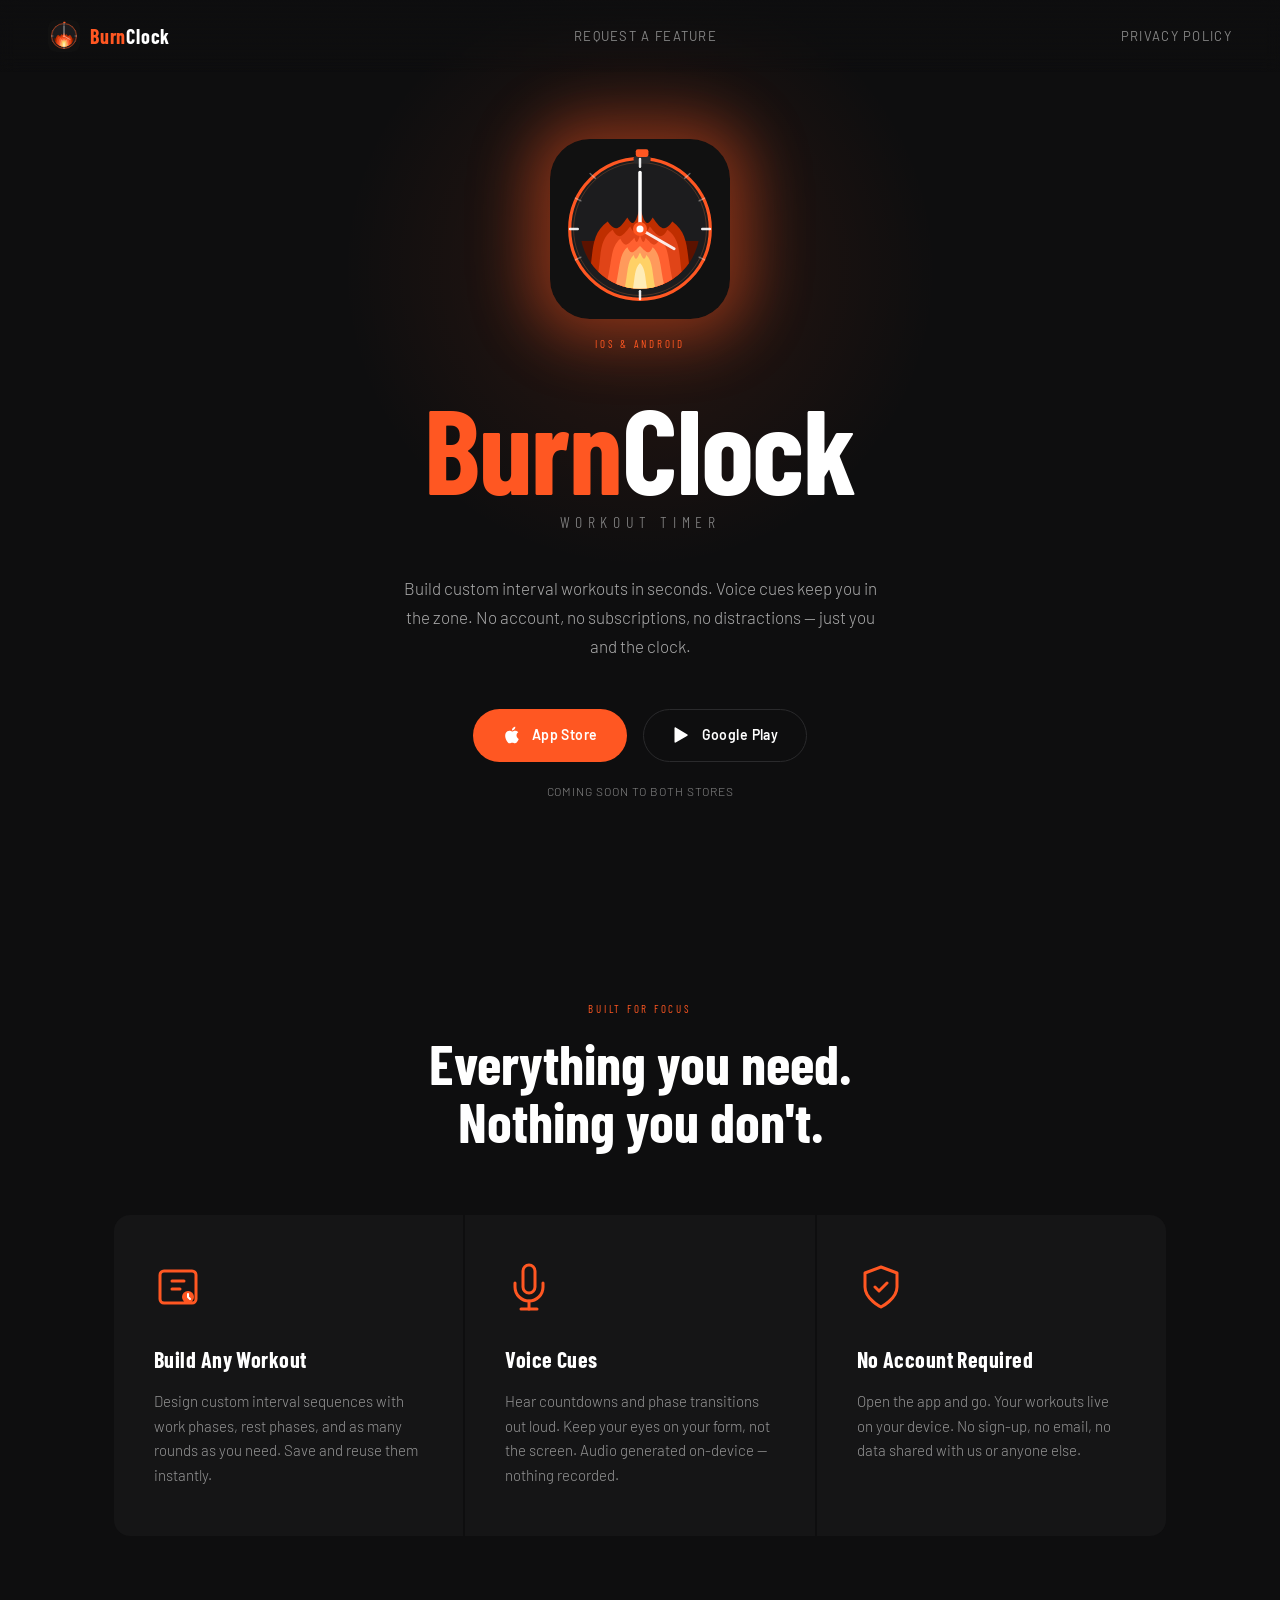
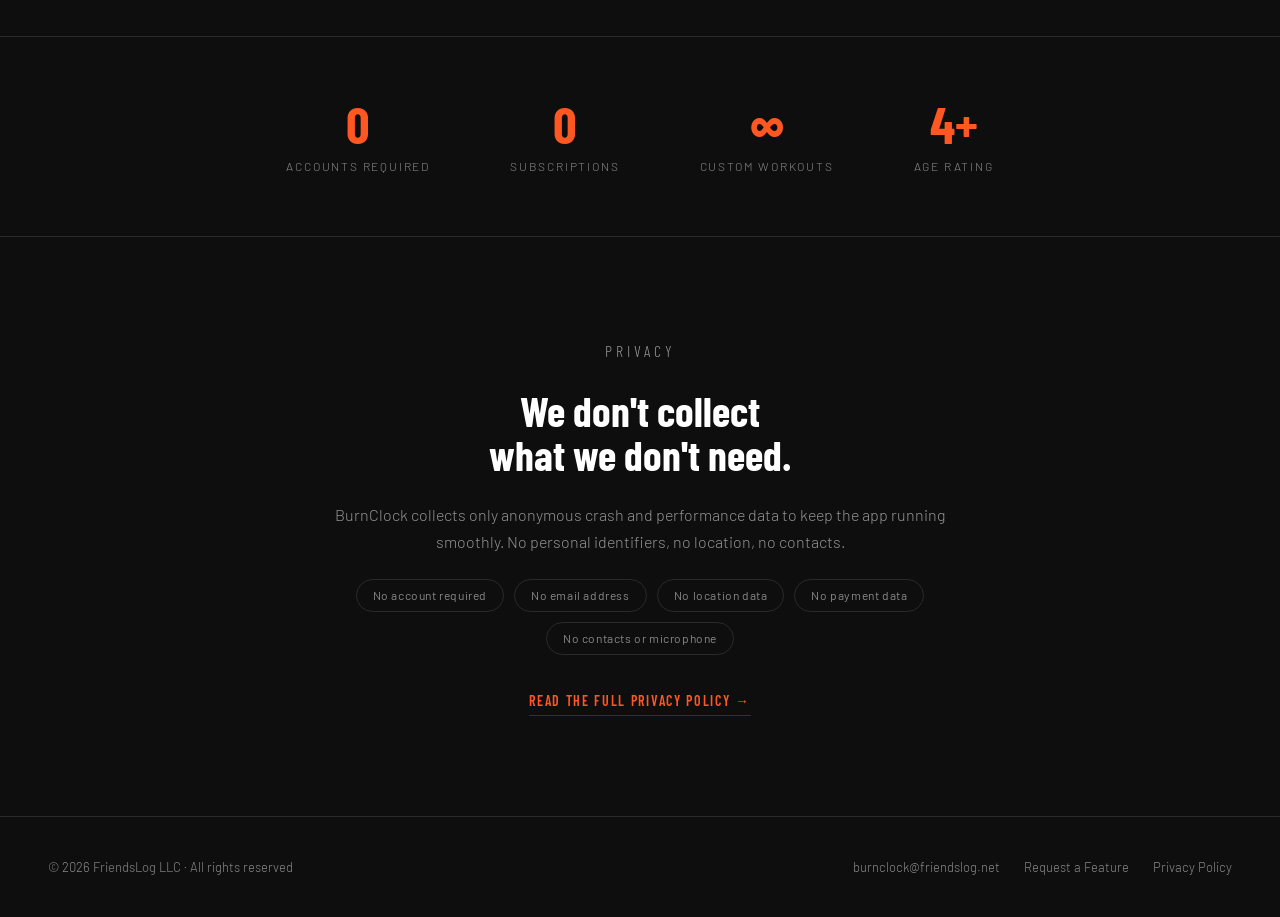
==== commit 87a9f986: "Add feature request link and FriendsLog coming soon homepage BurnClock pages: - Add "Request a Featu" ====
--- a/burnclock/index.html
+++ b/burnclock/index.html
@@ -428,6 +428,7 @@
       <img src="icon.svg" width="32" height="32" alt="BurnClock icon">
       <span class="nav-logo-text"><span>Burn</span>Clock</span>
     </a>
+    <a class="nav-link" href="https://forms.gle/JshMQmU9tt4D7TKJ6" target="_blank" rel="noopener">Request a Feature</a>
     <a class="nav-link" href="privacy.html">Privacy Policy</a>
   </nav>
 
@@ -578,6 +579,7 @@
     </div>
     <div class="footer-right">
       <a href="mailto:burnclock@friendslog.net">burnclock@friendslog.net</a>
+      <a href="https://forms.gle/JshMQmU9tt4D7TKJ6" target="_blank" rel="noopener">Request a Feature</a>
       <a href="privacy.html">Privacy Policy</a>
     </div>
   </footer>
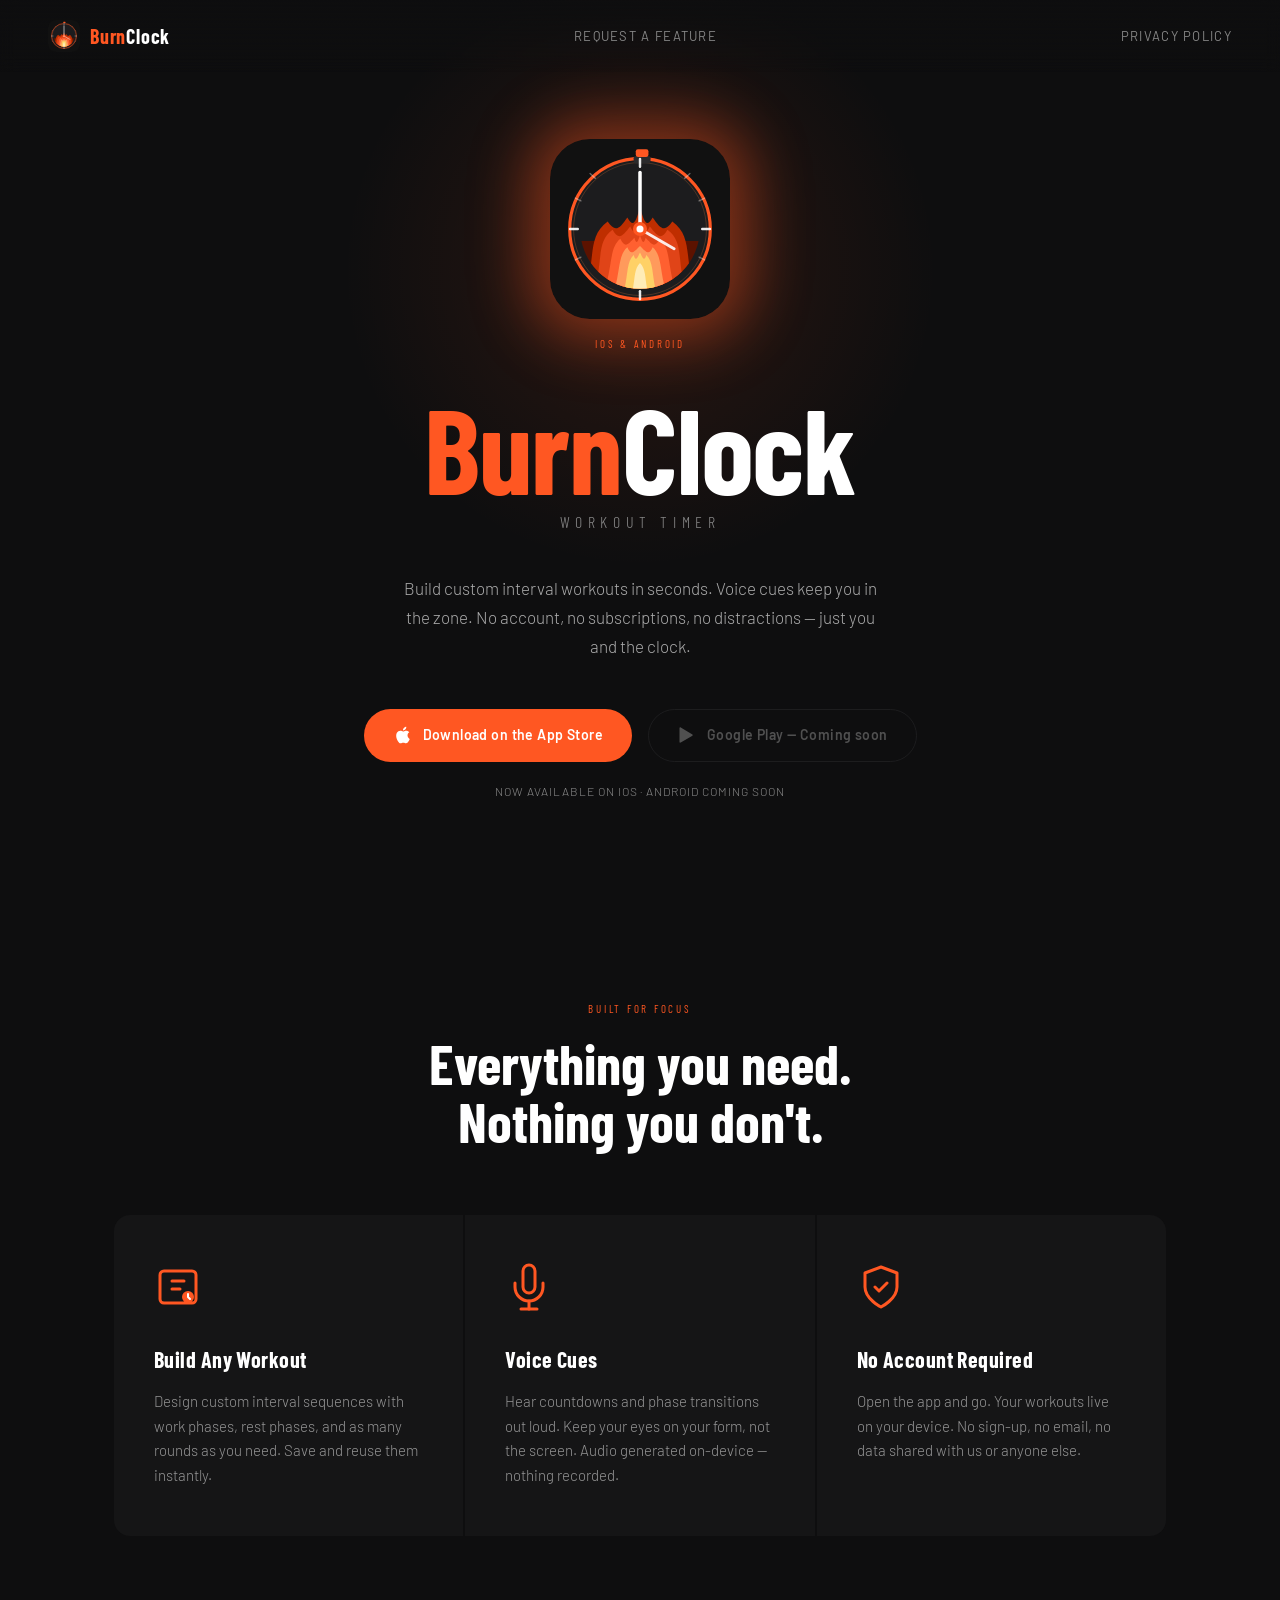
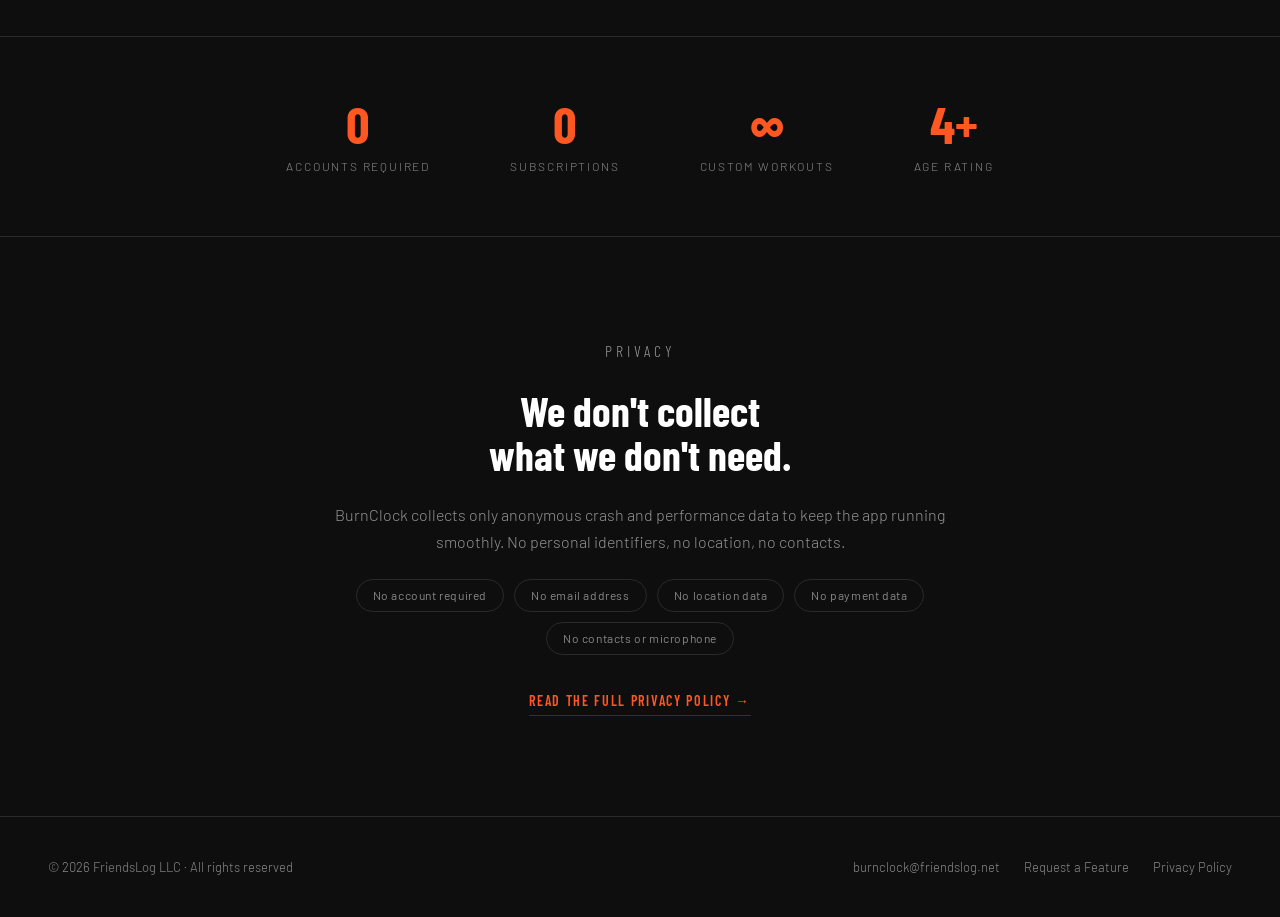
==== commit 388c1aea: "Mark BurnClock as launched on iOS, disable Google Play button BurnClock is now live on the App Store" ====
--- a/burnclock/index.html
+++ b/burnclock/index.html
@@ -198,6 +198,20 @@
       width: 20px;
       height: 20px;
       flex-shrink: 0;
+    }
+
+    .store-btn.disabled {
+      background: transparent;
+      color: var(--muted);
+      border-color: var(--faint);
+      cursor: not-allowed;
+      opacity: 0.55;
+    }
+
+    .store-btn.disabled:hover {
+      border-color: var(--faint);
+      color: var(--muted);
+      transform: none;
     }
 
     .coming-soon-note {
@@ -485,16 +499,16 @@
     </p>
 
     <div class="store-buttons">
-      <a href="#" class="store-btn primary">
+      <a href="https://apps.apple.com/us/app/burnclock/id6772060676" class="store-btn primary" target="_blank" rel="noopener">
         <svg viewBox="0 0 24 24" fill="currentColor"><path d="M18.71 19.5c-.83 1.24-1.71 2.45-3.05 2.47-1.34.03-1.77-.79-3.29-.79-1.53 0-2 .77-3.27.82-1.31.05-2.3-1.32-3.14-2.53C4.25 17 2.94 12.45 4.7 9.39c.87-1.52 2.43-2.48 4.12-2.51 1.28-.02 2.5.87 3.29.87.78 0 2.26-1.07 3.8-.91.65.03 2.47.26 3.64 1.98-.09.06-2.17 1.28-2.15 3.81.03 3.02 2.65 4.03 2.68 4.04-.03.07-.42 1.44-1.38 2.83M13 3.5c.73-.83 1.94-1.46 2.94-1.5.13 1.17-.34 2.35-1.04 3.19-.69.85-1.83 1.51-2.95 1.42-.15-1.15.41-2.35 1.05-3.11z"/></svg>
-        App Store
+        Download on the App Store
       </a>
-      <a href="#" class="store-btn secondary">
+      <span class="store-btn disabled" aria-disabled="true">
         <svg viewBox="0 0 24 24" fill="currentColor" xmlns="http://www.w3.org/2000/svg"><path d="M3 20.5v-17c0-.83 1-.83 1.5-.5l14 8.5c.5.28.5 1 0 1.28L4.5 21c-.5.33-1.5.33-1.5-.5z"/></svg>
-        Google Play
-      </a>
-    </div>
-    <p class="coming-soon-note">Coming soon to both stores</p>
+        Google Play — Coming soon
+      </span>
+    </div>
+    <p class="coming-soon-note">Now available on iOS · Android coming soon</p>
 
   </section>
 
